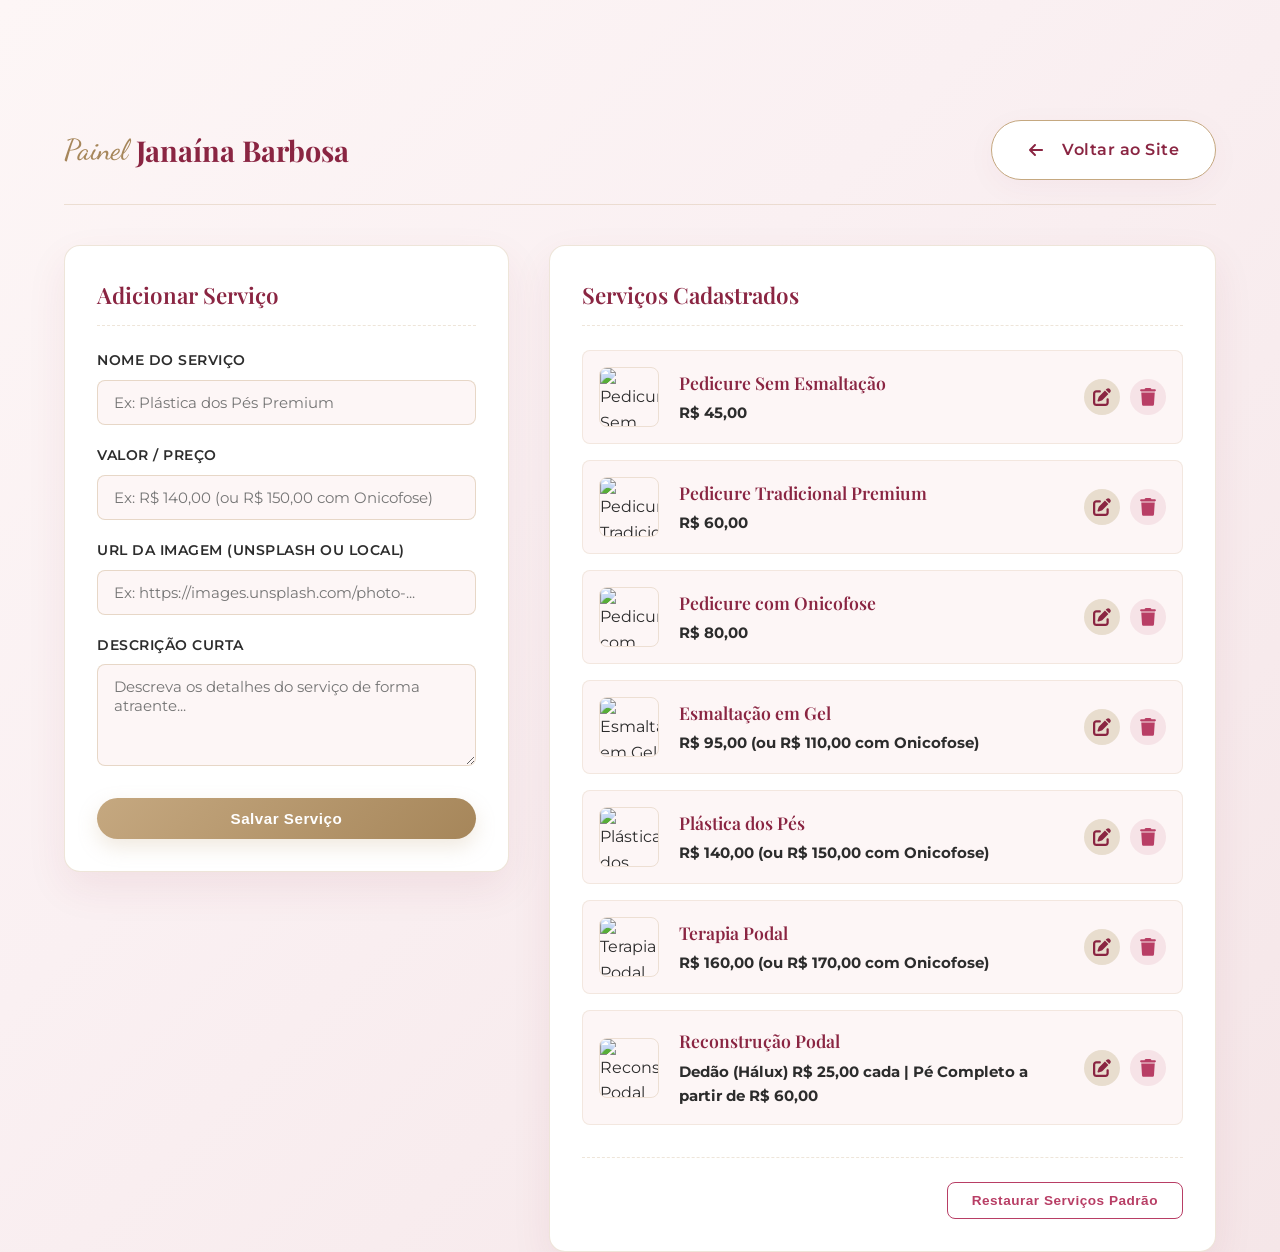
==== dashboard.html @ 3032de02 "Feature: Add services dashboard (localStorage-based CRUD) and link it in the footer" ====
<!DOCTYPE html>
<html lang="pt-BR">
<head>
  <meta charset="UTF-8">
  <meta name="viewport" content="width=device-width, initial-scale=1.0">
  <title>Painel Administrativo | Esmalteria Janaína Barbosa</title>
  
  <!-- CSS Link -->
  <link rel="stylesheet" href="style.css">
</head>
<body class="admin-page">

  <div class="container">
    <!-- Header Admin -->
    <header style="position: absolute; background: transparent; box-shadow: none; border: none; backdrop-filter: none;">
      <!-- Hidden logo and hamburger details since we are styling the admin-header container directly on the page grid -->
    </header>

    <div class="admin-header">
      <div class="logo" style="font-size: 1.8rem;">
        <span>Painel</span> Janaína Barbosa
      </div>
      <a href="index.html" class="btn btn-secondary">
        <!-- Back Icon SVG -->
        <svg xmlns="http://www.w3.org/2000/svg" viewBox="0 0 448 512" style="width: 16px; height: 16px; margin-right: 8px; fill: currentColor;">
          <path d="M9.4 233.4c-12.5 12.5-12.5 32.8 0 45.3l160 160c12.5 12.5 32.8 12.5 45.3 0s12.5-32.8 0-45.3L109.2 288H416c17.7 0 32-14.3 32-32s-14.3-32-32-32H109.2L214.6 118.6c12.5-12.5 12.5-32.8 0-45.3s-32.8-12.5-45.3 0l-160 160z"/>
        </svg>
        Voltar ao Site
      </a>
    </div>

    <!-- Alert Success Notification -->
    <div id="alertSuccess" class="alert alert-success">
      Alterações salvas com sucesso!
    </div>

    <!-- Admin Content Grid -->
    <div class="admin-grid">
      
      <!-- Left Column: Add/Edit Form -->
      <div class="admin-card">
        <h3 id="formTitle" class="admin-card-title">Adicionar Serviço</h3>
        
        <form id="serviceForm">
          <!-- Hidden ID for edit mode -->
          <input type="hidden" id="serviceId">
          
          <div class="form-group">
            <label for="serviceTitle">Nome do Serviço</label>
            <input type="text" id="serviceTitle" class="form-control" placeholder="Ex: Plástica dos Pés Premium" required>
          </div>
          
          <div class="form-group">
            <label for="servicePrice">Valor / Preço</label>
            <input type="text" id="servicePrice" class="form-control" placeholder="Ex: R$ 140,00 (ou R$ 150,00 com Onicofose)" required>
          </div>
          
          <div class="form-group">
            <label for="serviceImage">URL da Imagem (Unsplash ou local)</label>
            <input type="url" id="serviceImage" class="form-control" placeholder="Ex: https://images.unsplash.com/photo-..." required>
          </div>
          
          <div class="form-group">
            <label for="serviceDesc">Descrição Curta</label>
            <textarea id="serviceDesc" class="form-control" rows="4" placeholder="Descreva os detalhes do serviço de forma atraente..." required></textarea>
          </div>
          
          <div class="form-actions">
            <button type="submit" class="btn btn-gold" style="flex: 1; padding: 12px 24px; font-size: 0.95rem;">Salvar Serviço</button>
            <button type="button" id="btnCancelEdit" class="btn btn-secondary" style="display: none; padding: 12px 20px; font-size: 0.95rem;">Cancelar</button>
          </div>
        </form>
      </div>

      <!-- Right Column: Services List -->
      <div class="admin-card">
        <h3 class="admin-card-title">Serviços Cadastrados</h3>
        
        <div id="adminServicesList" class="services-list">
          <!-- Os itens de serviços cadastrados serão renderizados via JS -->
        </div>

        <div style="margin-top: 32px; padding-top: 24px; border-top: 1px dashed rgba(197, 168, 128, 0.3); text-align: right;">
          <button type="button" id="btnRestoreDefaults" class="btn btn-danger-outline" style="padding: 10px 24px; font-size: 0.85rem; border-radius: var(--radius-sm);">
            Restaurar Serviços Padrão
          </button>
        </div>
      </div>

    </div>
  </div>

  <!-- CRUD Control Script -->
  <script>
    // Initial Fallback Default Services
    const DEFAULT_SERVICES = [
      {
        id: "pedicure-sem-esmalte",
        title: "Pedicure Sem Esmaltação",
        desc: "Cutilagem simples, remoção cuidadosa do excesso de cutículas e higienização profunda. Ideal para quem busca um aspecto limpo, saudável e extremamente natural.",
        price: "R$ 45,00",
        image: "https://images.unsplash.com/photo-1544816155-12df9643f363?q=80&w=500&auto=format&fit=crop"
      },
      {
        id: "pedicure-tradicional",
        title: "Pedicure Tradicional Premium",
        desc: "Procedimento completo de autocuidado. Inclui cutilagem russa, detox da lâmina ungueal, polimento sutil, esmaltação perfeita e hidratação profunda.",
        price: "R$ 60,00",
        image: "https://images.unsplash.com/photo-1522337360788-8b13dee7a37e?q=80&w=500&auto=format&fit=crop"
      },
      {
        id: "pedicure-onicofose",
        title: "Pedicure com Onicofose",
        desc: "Alívio imediato para excesso de pele nas laterais das unhas, sensibilidade e dor. Cuidados profundos, higienização rigorosa, hidratação e massagem relaxante no massageador de pés (10 a 15 min). Duração de 1h40 a 2h.",
        price: "R$ 80,00",
        image: "https://images.unsplash.com/photo-1600334089648-b0d9d3028eb2?q=80&w=500&auto=format&fit=crop"
      },
      {
        id: "esmaltacao-gel",
        title: "Esmaltação em Gel",
        desc: "Esmaltação moderna com secagem em cabine LED. Proporciona brilho espelhado intenso e durabilidade incrível. Manutenção recomendada em até 30 dias.",
        price: "R$ 95,00 (ou R$ 110,00 com Onicofose)",
        image: "https://images.unsplash.com/photo-1519699047748-de8e457a634e?q=80&w=500&auto=format&fit=crop"
      },
      {
        id: "plastica-pes",
        title: "Plástica dos Pés",
        desc: "Saúde, renovação celular e alívio completo. Conta com isolamento plantar, remoção indolor de calosidades acumuladas, lixamento elétrico preciso, aplicação de parafina fria e massagem relaxante com massageador.",
        price: "R$ 140,00 (ou R$ 150,00 com Onicofose)",
        image: "https://images.unsplash.com/photo-1519699047748-de8e457a634e?q=80&w=500&auto=format&fit=crop"
      },
      {
        id: "terapia-podal",
        title: "Terapia Podal",
        desc: "Tratamento ultra-profundo ideal para pés com rachaduras, ressecamento severo ou cansaço acumulado. Aplicação de emoliente especial, lixamento, hidromassagem morna enriquecida com rosas e sais minerais, finalizado com massageador de pés.",
        price: "R$ 160,00 (ou R$ 170,00 com Onicofose)",
        image: "https://images.unsplash.com/photo-1519699047748-de8e457a634e?q=80&w=500&auto=format&fit=crop"
      },
      {
        id: "reconstrucao-podal",
        title: "Reconstrução Podal",
        desc: "Técnica restauradora de unhas com quebras profundas, deformidades ou fragilidades extremas. Utiliza tips podal de alta tecnologia ou molde F1 para reconstruir a ungueal com naturalidade. *Valor adicional ao procedimento base.*",
        price: "Dedão (Hálux) R$ 25,00 cada | Pé Completo a partir de R$ 60,00",
        image: "https://images.unsplash.com/photo-1522337360788-8b13dee7a37e?q=80&w=500&auto=format&fit=crop"
      }
    ];

    document.addEventListener('DOMContentLoaded', () => {
      const serviceForm = document.getElementById('serviceForm');
      const serviceIdInput = document.getElementById('serviceId');
      const serviceTitleInput = document.getElementById('serviceTitle');
      const servicePriceInput = document.getElementById('servicePrice');
      const serviceImageInput = document.getElementById('serviceImage');
      const serviceDescInput = document.getElementById('serviceDesc');
      const formTitle = document.getElementById('formTitle');
      const btnCancelEdit = document.getElementById('btnCancelEdit');
      const btnRestoreDefaults = document.getElementById('btnRestoreDefaults');
      const alertSuccess = document.getElementById('alertSuccess');
      const adminServicesList = document.getElementById('adminServicesList');

      // Helper function to show alert
      const showAlert = (message) => {
        alertSuccess.innerText = message;
        alertSuccess.style.display = 'block';
        setTimeout(() => {
          alertSuccess.style.display = 'none';
        }, 3000);
      };

      // Retrieve services from localStorage
      const getServices = () => {
        if (!localStorage.getItem('esmalteria_services')) {
          localStorage.setItem('esmalteria_services', JSON.stringify(DEFAULT_SERVICES));
        }
        return JSON.parse(localStorage.getItem('esmalteria_services'));
      };

      // Save services to localStorage
      const saveServices = (services) => {
        localStorage.setItem('esmalteria_services', JSON.stringify(services));
      };

      // Reset Form State
      const resetForm = () => {
        serviceForm.reset();
        serviceIdInput.value = '';
        formTitle.innerText = 'Adicionar Serviço';
        btnCancelEdit.style.display = 'none';
      };

      // Render Admin list view
      const renderServices = () => {
        const services = getServices();
        adminServicesList.innerHTML = '';

        if (services.length === 0) {
          adminServicesList.innerHTML = '<p style="text-align: center; color: var(--text-muted); font-size: 0.95rem; padding: 24px 0;">Nenhum serviço cadastrado.</p>';
          return;
        }

        services.forEach(service => {
          const item = document.createElement('div');
          item.className = 'admin-service-item';
          item.innerHTML = `
            <img src="${service.image || 'https://images.unsplash.com/photo-1519699047748-de8e457a634e?q=80&w=500&auto=format&fit=crop'}" alt="${service.title}" class="admin-service-img">
            <div class="admin-service-info">
              <h4 class="admin-service-name">${service.title}</h4>
              <p class="admin-service-price">${service.price}</p>
            </div>
            <div class="admin-service-actions">
              <button class="btn-action btn-action-edit" data-id="${service.id}" title="Editar">
                <!-- Pencil SVG Icon -->
                <svg xmlns="http://www.w3.org/2000/svg" viewBox="0 0 512 512">
                  <path d="M471.6 21.7c-21.9-21.9-57.3-21.9-79.2 0L362.3 51.7l97.9 97.9 30.1-30.1c21.9-21.9 21.9-57.3 0-79.2L471.6 21.7zm-299.2 220c-6.1 6.1-10.8 13.6-13.5 21.9l-29.6 88.8c-2.9 8.6-.6 18.1 5.8 24.6s15.9 8.7 24.6 5.8l88.8-29.6c8.2-2.7 15.7-7.4 21.9-13.5L437.7 172.3 339.7 74.3 172.4 241.7zM96 64C43 64 0 107 0 160V416c0 53 43 96 96 96H352c53 0 96-43 96-96V320c0-17.7-14.3-32-32-32s-32 14.3-32 32v96c0 17.7-14.3 32-32 32H96c-17.7 0-32-14.3-32-32V160c0-17.7 14.3-32 32-32h96c17.7 0 32-14.3 32-32s-14.3-32-32-32H96z"/>
                </svg>
              </button>
              <button class="btn-action btn-action-delete" data-id="${service.id}" title="Excluir">
                <!-- Trash SVG Icon -->
                <svg xmlns="http://www.w3.org/2000/svg" viewBox="0 0 448 512">
                  <path d="M135.2 17.7L128 32H32C14.3 32 0 46.3 0 64S14.3 96 32 96H416c17.7 0 32-14.3 32-32s-14.3-32-32-32H320l-7.2-14.3C307.4 6.8 296.3 0 284.2 0H163.8c-12.1 0-23.2 6.8-28.6 17.7zM416 128H32L53.7 462.2c1.6 25.3 22.6 45.8 47.9 45.8H346.4c25.3 0 46.3-20.5 47.9-45.8L416 128z"/>
                </svg>
              </button>
            </div>
          `;
          adminServicesList.appendChild(item);
        });

        // Attach edit button listeners
        document.querySelectorAll('.btn-action-edit').forEach(btn => {
          btn.addEventListener('click', (e) => {
            const id = btn.getAttribute('data-id');
            const services = getServices();
            const service = services.find(s => s.id === id);

            if (service) {
              serviceIdInput.value = service.id;
              serviceTitleInput.value = service.title;
              servicePriceInput.value = service.price;
              serviceImageInput.value = service.image;
              serviceDescInput.value = service.desc;

              formTitle.innerText = 'Editar Serviço';
              btnCancelEdit.style.display = 'block';
              window.scrollTo({ top: 0, behavior: 'smooth' });
            }
          });
        });

        // Attach delete button listeners
        document.querySelectorAll('.btn-action-delete').forEach(btn => {
          btn.addEventListener('click', () => {
            const id = btn.getAttribute('data-id');
            const services = getServices();
            const service = services.find(s => s.id === id);

            if (service && confirm(`Deseja realmente excluir o serviço "${service.title}"?`)) {
              const updatedServices = services.filter(s => s.id !== id);
              saveServices(updatedServices);
              renderServices();
              showAlert('Serviço excluído com sucesso!');
              resetForm();
            }
          });
        });
      };

      // Form Submission (Add or Edit)
      serviceForm.addEventListener('submit', (e) => {
        e.preventDefault();

        const id = serviceIdInput.value;
        const title = serviceTitleInput.value.trim();
        const price = servicePriceInput.value.trim();
        const image = serviceImageInput.value.trim();
        const desc = serviceDescInput.value.trim();

        const services = getServices();

        if (id) {
          // Edit Mode
          const index = services.findIndex(s => s.id === id);
          if (index !== -1) {
            services[index] = { id, title, price, image, desc };
            saveServices(services);
            showAlert('Serviço atualizado com sucesso!');
          }
        } else {
          // Add Mode
          const newId = 'service-' + Date.now();
          services.push({ id: newId, title, price, image, desc });
          saveServices(services);
          showAlert('Novo serviço adicionado com sucesso!');
        }

        resetForm();
        renderServices();
      });

      // Cancel Edit mode
      btnCancelEdit.addEventListener('click', resetForm);

      // Restore Defaults
      btnRestoreDefaults.addEventListener('click', () => {
        if (confirm('Deseja realmente restaurar os 7 serviços originais? Isso apagará as alterações personalizadas.')) {
          localStorage.setItem('esmalteria_services', JSON.stringify(DEFAULT_SERVICES));
          renderServices();
          resetForm();
          showAlert('Serviços padrão restaurados com sucesso!');
        }
      });

      // Initial Render
      renderServices();
    });
  </script>
</body>
</html>
---- style.css ----
@import url('https://fonts.googleapis.com/css2?family=Dancing+Script:wght@500;700&family=Montserrat:wght@300;400;500;600;700&family=Playfair+Display:ital,wght@0,400;0,600;0,700;1,400&display=swap');

:root {
  /* Color Palette */
  --bg-gradient: linear-gradient(135deg, #FDF6F6 0%, #FAF0F2 40%, #F5E6E8 100%);
  --bg-soft-pink: #FDF6F6;
  --bg-card: #FFFFFF;
  --accent-gold: #C5A880;
  --accent-gold-dark: #A6865A;
  --accent-gold-light: #E8DDCE;
  --text-marsala: #8A2542;
  --text-marsala-light: #B83E65;
  --text-dark: #2C2C2C;
  --text-muted: #666666;
  
  /* Font Families */
  --font-cursive: 'Dancing Script', cursive;
  --font-title: 'Playfair Display', serif;
  --font-body: 'Montserrat', sans-serif;
  
  /* Layout & Shadows */
  --shadow-light: 0 8px 32px 0 rgba(138, 37, 66, 0.04);
  --shadow-medium: 0 16px 40px 0 rgba(138, 37, 66, 0.08);
  --shadow-gold: 0 8px 20px 0 rgba(197, 168, 128, 0.25);
  --shadow-marsala: 0 8px 25px 0 rgba(138, 37, 66, 0.2);
  --border-glass: rgba(255, 255, 255, 0.4);
  --border-gold: 1px solid rgba(197, 168, 128, 0.3);
  
  /* Border Radii */
  --radius-sm: 8px;
  --radius-md: 16px;
  --radius-lg: 24px;
  --radius-full: 9999px;
  
  /* Transitions */
  --transition-smooth: all 0.4s cubic-bezier(0.25, 1, 0.5, 1);
  --transition-bounce: all 0.5s cubic-bezier(0.175, 0.885, 0.32, 1.275);
}

/* Base Styles */
* {
  margin: 0;
  padding: 0;
  box-sizing: border-box;
}

html {
  scroll-behavior: smooth;
  font-size: 16px;
}

body {
  font-family: var(--font-body);
  background: var(--bg-gradient);
  background-attachment: fixed;
  color: var(--text-dark);
  line-height: 1.6;
  overflow-x: hidden;
  position: relative;
}

/* Custom Scrollbar */
::-webkit-scrollbar {
  width: 10px;
}
::-webkit-scrollbar-track {
  background: var(--bg-soft-pink);
}
::-webkit-scrollbar-thumb {
  background: var(--accent-gold-light);
  border-radius: var(--radius-full);
  border: 2px solid var(--bg-soft-pink);
}
::-webkit-scrollbar-thumb:hover {
  background: var(--accent-gold);
}

a {
  text-decoration: none;
  color: inherit;
  transition: var(--transition-smooth);
}

img {
  max-width: 100%;
  height: auto;
  display: block;
}

/* Layout Utilities */
.container {
  width: 100%;
  max-width: 1200px;
  margin: 0 auto;
  padding: 0 24px;
}

section {
  padding: 80px 0;
  position: relative;
}

/* Section Header Styles */
.section-header {
  text-align: center;
  margin-bottom: 50px;
}

.section-subtitle {
  font-family: var(--font-cursive);
  font-size: 2rem;
  color: var(--accent-gold-dark);
  display: block;
  margin-bottom: 8px;
  font-weight: 700;
}

.section-title {
  font-family: var(--font-title);
  font-size: 2.25rem;
  color: var(--text-marsala);
  font-weight: 700;
  position: relative;
  display: inline-block;
  padding-bottom: 12px;
}

.section-title::after {
  content: '';
  position: absolute;
  bottom: 0;
  left: 50%;
  transform: translateX(-50%);
  width: 60px;
  height: 2px;
  background-color: var(--accent-gold);
}

/* Buttons */
.btn {
  display: inline-flex;
  align-items: center;
  justify-content: center;
  gap: 10px;
  padding: 16px 36px;
  border-radius: var(--radius-full);
  font-weight: 600;
  font-size: 1rem;
  letter-spacing: 0.5px;
  border: none;
  cursor: pointer;
  transition: var(--transition-bounce);
  color: #FFFFFF !important;
}

.btn-primary {
  background: linear-gradient(135deg, var(--text-marsala) 0%, var(--text-marsala-light) 100%);
  color: #FFFFFF !important;
  box-shadow: var(--shadow-marsala);
  border: 1px solid rgba(255, 255, 255, 0.1);
}

.btn-primary:hover {
  transform: translateY(-4px);
  box-shadow: 0 12px 30px rgba(138, 37, 66, 0.35);
  color: #FFFFFF !important;
}

.btn-primary:active {
  transform: translateY(-1px);
}

.btn-gold {
  background: linear-gradient(135deg, var(--accent-gold) 0%, var(--accent-gold-dark) 100%);
  color: #FFFFFF !important;
  box-shadow: var(--shadow-gold);
}

.btn-gold:hover {
  transform: translateY(-4px);
  box-shadow: 0 12px 25px rgba(197, 168, 128, 0.4);
}

.btn-gold:active {
  transform: translateY(-1px);
}

.btn svg {
  width: 20px;
  height: 20px;
  fill: currentColor;
}

/* Header & Navbar */
header {
  position: fixed;
  top: 0;
  left: 0;
  width: 100%;
  z-index: 1000;
  background: rgba(253, 246, 246, 0.8);
  backdrop-filter: blur(12px);
  -webkit-backdrop-filter: blur(12px);
  border-bottom: 1px solid rgba(255, 255, 255, 0.2);
  box-shadow: var(--shadow-light);
  transition: var(--transition-smooth);
}

header.scrolled {
  padding: 12px 0;
  background: rgba(253, 246, 246, 0.95);
}

.nav-wrapper {
  display: flex;
  justify-content: space-between;
  align-items: center;
  height: 80px;
  transition: var(--transition-smooth);
}

header.scrolled .nav-wrapper {
  height: 60px;
}

.logo {
  font-family: var(--font-title);
  font-size: 1.5rem;
  font-weight: 700;
  color: var(--text-marsala);
  display: flex;
  align-items: center;
  gap: 8px;
}

.logo span {
  font-family: var(--font-cursive);
  color: var(--accent-gold-dark);
  font-size: 1.8rem;
  font-weight: 500;
}

.nav-links {
  display: flex;
  align-items: center;
  gap: 32px;
  list-style: none;
}

.nav-links a:not(.btn) {
  font-size: 0.95rem;
  font-weight: 500;
  color: var(--text-dark);
  position: relative;
  padding: 8px 0;
}

.nav-links a:not(.btn)::after {
  content: '';
  position: absolute;
  bottom: 0;
  left: 0;
  width: 0;
  height: 2px;
  background-color: var(--accent-gold);
  transition: var(--transition-smooth);
}

.nav-links a:not(.btn):hover {
  color: var(--text-marsala);
}

.nav-links a:not(.btn):hover::after {
  width: 100%;
}

.menu-toggle {
  display: none;
  background: none;
  border: none;
  cursor: pointer;
  padding: 8px;
}

.menu-toggle span {
  display: block;
  width: 25px;
  height: 3px;
  background-color: var(--text-marsala);
  margin: 5px 0;
  transition: var(--transition-smooth);
  border-radius: 3px;
}

/* Hero Section */
.hero {
  padding: 160px 0 100px 0;
  min-height: 100vh;
  display: flex;
  align-items: center;
  background: radial-gradient(circle at 10% 20%, rgba(253, 246, 246, 0.4) 0%, rgba(245, 230, 232, 0.2) 90%);
}

.hero-grid {
  display: grid;
  grid-template-columns: 1.2fr 0.8fr;
  gap: 48px;
  align-items: center;
}

.hero-content {
  z-index: 2;
}

.hero-welcome {
  font-family: var(--font-cursive);
  font-size: 2.2rem;
  color: var(--accent-gold-dark);
  margin-bottom: 12px;
  display: block;
  animation: fadeInDown 1s ease;
}

.hero-title {
  font-family: var(--font-title);
  font-size: 3rem;
  line-height: 1.2;
  color: var(--text-marsala);
  margin-bottom: 24px;
  font-weight: 700;
  animation: fadeInLeft 1s ease 0.2s both;
}

.hero-subtitle {
  font-size: 1.15rem;
  color: var(--text-dark);
  margin-bottom: 40px;
  max-width: 550px;
  font-weight: 400;
  line-height: 1.7;
  animation: fadeInLeft 1s ease 0.4s both;
}

.hero-cta {
  display: flex;
  align-items: center;
  gap: 16px;
  animation: fadeInUp 1s ease 0.6s both;
}

.hero-image-wrapper {
  position: relative;
  display: flex;
  justify-content: center;
  animation: fadeInRight 1.2s ease 0.4s both;
}

.hero-image-frame {
  position: relative;
  width: 320px;
  height: 420px;
  border-radius: 160px 160px 24px 24px;
  padding: 12px;
  background: linear-gradient(135deg, var(--accent-gold-light) 0%, var(--accent-gold) 100%);
  box-shadow: var(--shadow-medium);
  z-index: 1;
}

.hero-image-frame::before {
  content: '';
  position: absolute;
  top: -12px;
  left: -12px;
  right: -12px;
  bottom: -12px;
  border: 1px solid var(--accent-gold);
  border-radius: 172px 172px 36px 36px;
  opacity: 0.5;
  pointer-events: none;
}

.hero-image-frame img {
  width: 100%;
  height: 100%;
  object-fit: cover;
  border-radius: 148px 148px 16px 16px;
}

.hero-badge {
  position: absolute;
  bottom: 30px;
  left: -30px;
  background: var(--white-glass);
  backdrop-filter: blur(8px);
  -webkit-backdrop-filter: blur(8px);
  border: var(--border-gold);
  padding: 16px 24px;
  border-radius: var(--radius-md);
  box-shadow: var(--shadow-light);
  display: flex;
  align-items: center;
  gap: 12px;
  z-index: 2;
}

.hero-badge-icon {
  background: var(--text-marsala);
  width: 40px;
  height: 40px;
  border-radius: 50%;
  display: flex;
  align-items: center;
  justify-content: center;
  color: #FFFFFF;
}

.hero-badge-icon svg {
  width: 20px;
  height: 20px;
  fill: currentColor;
}

.hero-badge-text h4 {
  font-family: var(--font-title);
  color: var(--text-marsala);
  font-size: 1rem;
}

.hero-badge-text p {
  font-size: 0.8rem;
  color: var(--text-muted);
}

/* Sobre Mim */
.about {
  background: linear-gradient(to bottom, transparent, rgba(250, 240, 242, 0.4), transparent);
}

.about-grid {
  display: grid;
  grid-template-columns: 0.9fr 1.1fr;
  gap: 60px;
  align-items: center;
}

.about-image-wrapper {
  position: relative;
  display: flex;
  justify-content: center;
}

.about-image-frame {
  width: 320px;
  height: 420px;
  position: relative;
  border-radius: var(--radius-md);
  overflow: hidden;
  box-shadow: var(--shadow-medium);
}

.about-image-frame img {
  width: 100%;
  height: 100%;
  object-fit: cover;
}

.about-image-border {
  position: absolute;
  top: 20px;
  left: -20px;
  width: 320px;
  height: 420px;
  border: 2px solid var(--accent-gold);
  border-radius: var(--radius-md);
  z-index: -1;
  pointer-events: none;
  transition: var(--transition-smooth);
}

.about-image-wrapper:hover .about-image-border {
  transform: translate(8px, -8px);
}

.about-title {
  font-family: var(--font-title);
  font-size: 2.25rem;
  color: var(--text-marsala);
  margin-bottom: 24px;
}

.about-text {
  font-size: 1.05rem;
  line-height: 1.8;
  color: var(--text-dark);
  margin-bottom: 30px;
}

.about-highlights {
  display: grid;
  grid-template-columns: 1fr 1fr;
  gap: 20px;
}

.about-hl-item {
  display: flex;
  align-items: center;
  gap: 12px;
}

.about-hl-icon {
  width: 44px;
  height: 44px;
  border-radius: 50%;
  background: var(--bg-soft-pink);
  border: var(--border-gold);
  display: flex;
  align-items: center;
  justify-content: center;
  color: var(--text-marsala);
}

.about-hl-icon svg {
  width: 20px;
  height: 20px;
  fill: currentColor;
}

.about-hl-text h4 {
  font-size: 0.95rem;
  font-weight: 600;
  color: var(--text-dark);
}

.about-hl-text p {
  font-size: 0.8rem;
  color: var(--text-muted);
}

/* Differential (Detox) */
.differential {
  padding: 60px 0;
}

.detox-banner {
  background: linear-gradient(135deg, #FAF0F2 0%, #FFFFFF 100%);
  border-radius: var(--radius-lg);
  border: var(--border-gold);
  box-shadow: var(--shadow-medium);
  padding: 60px 80px;
  display: grid;
  grid-template-columns: 1.2fr 0.8fr;
  gap: 40px;
  align-items: center;
  position: relative;
  overflow: hidden;
}

.detox-banner::before {
  content: '';
  position: absolute;
  top: -50%;
  right: -20%;
  width: 300px;
  height: 300px;
  border-radius: 50%;
  background: radial-gradient(circle, rgba(197, 168, 128, 0.15) 0%, transparent 70%);
  pointer-events: none;
}

.detox-badge {
  background: linear-gradient(135deg, var(--text-marsala) 0%, var(--text-marsala-light) 100%);
  color: #FFFFFF;
  padding: 8px 16px;
  border-radius: var(--radius-full);
  font-size: 0.8rem;
  font-weight: 700;
  text-transform: uppercase;
  letter-spacing: 1px;
  display: inline-block;
  margin-bottom: 20px;
  box-shadow: 0 4px 10px rgba(138, 37, 66, 0.15);
}

.detox-title {
  font-family: var(--font-title);
  font-size: 2.5rem;
  color: var(--text-marsala);
  margin-bottom: 16px;
  font-weight: 700;
}

.detox-desc {
  font-size: 1.1rem;
  line-height: 1.8;
  color: var(--text-dark);
}

.detox-benefits {
  list-style: none;
  display: flex;
  flex-direction: column;
  gap: 16px;
}

.detox-benefits li {
  display: flex;
  align-items: center;
  gap: 12px;
  font-size: 1rem;
  font-weight: 500;
  color: var(--text-dark);
}

.detox-benefits li svg {
  width: 20px;
  height: 20px;
  fill: var(--accent-gold-dark);
  flex-shrink: 0;
}

/* Services Section */
.services {
  background: linear-gradient(to bottom, transparent, rgba(250, 240, 242, 0.6), transparent);
}

.services-grid {
  display: grid;
  grid-template-columns: repeat(auto-fill, minmax(320px, 1fr));
  gap: 32px;
}

.service-card {
  background: var(--bg-card);
  border-radius: var(--radius-md);
  border: var(--border-gold);
  overflow: hidden;
  box-shadow: var(--shadow-light);
  transition: var(--transition-bounce);
  display: flex;
  flex-direction: column;
  height: 100%;
}

.service-card:hover {
  transform: translateY(-8px);
  box-shadow: var(--shadow-medium);
  border-color: var(--accent-gold);
}

.service-image {
  height: 220px;
  overflow: hidden;
  position: relative;
}

.service-image img {
  width: 100%;
  height: 100%;
  object-fit: cover;
  transition: var(--transition-smooth);
}

.service-card:hover .service-image img {
  transform: scale(1.08);
}

.service-content {
  padding: 24px;
  display: flex;
  flex-direction: column;
  flex-grow: 1;
}

.service-title {
  font-family: var(--font-title);
  font-size: 1.35rem;
  color: var(--text-marsala);
  margin-bottom: 12px;
  font-weight: 600;
}

.service-desc {
  font-size: 0.9rem;
  color: var(--text-muted);
  line-height: 1.6;
  margin-bottom: 24px;
  flex-grow: 1;
}

.service-price-row {
  display: flex;
  justify-content: space-between;
  align-items: center;
  border-top: 1px dashed rgba(197, 168, 128, 0.3);
  padding-top: 16px;
  margin-top: auto;
}

.service-price-label {
  font-size: 0.8rem;
  text-transform: uppercase;
  color: var(--text-muted);
  font-weight: 600;
  letter-spacing: 0.5px;
}

.service-price {
  font-family: var(--font-title);
  font-size: 1.5rem;
  color: var(--text-marsala);
  font-weight: 700;
}

/* Rules Section */
.rules {
  background: var(--bg-soft-pink);
}

.rules-wrapper {
  background: var(--bg-card);
  border-radius: var(--radius-lg);
  border: var(--border-gold);
  box-shadow: var(--shadow-medium);
  padding: 48px;
}

.rules-grid {
  display: grid;
  grid-template-columns: repeat(auto-fit, minmax(280px, 1fr));
  gap: 32px;
}

.rule-item {
  display: flex;
  gap: 16px;
  align-items: flex-start;
  padding: 16px;
  border-radius: var(--radius-sm);
  transition: var(--transition-smooth);
}

.rule-item:hover {
  background: rgba(250, 240, 242, 0.5);
}

.rule-icon {
  width: 48px;
  height: 48px;
  border-radius: 50%;
  background: rgba(138, 37, 66, 0.06);
  color: var(--text-marsala);
  display: flex;
  align-items: center;
  justify-content: center;
  flex-shrink: 0;
}

.rule-icon svg {
  width: 24px;
  height: 24px;
  fill: currentColor;
}

.rule-text h4 {
  font-family: var(--font-title);
  font-size: 1.15rem;
  color: var(--text-marsala);
  margin-bottom: 8px;
  font-weight: 600;
}

.rule-text p {
  font-size: 0.9rem;
  color: var(--text-muted);
  line-height: 1.6;
}

/* FAQ Section */
.faq {
  padding: 80px 0;
}

.faq-wrapper {
  max-width: 800px;
  margin: 0 auto;
  display: flex;
  flex-direction: column;
  gap: 16px;
}

.faq-item {
  background: var(--bg-card);
  border-radius: var(--radius-md);
  border: var(--border-gold);
  box-shadow: var(--shadow-light);
  overflow: hidden;
  transition: var(--transition-smooth);
}

.faq-header {
  padding: 24px;
  display: flex;
  justify-content: space-between;
  align-items: center;
  cursor: pointer;
  user-select: none;
}

.faq-header h4 {
  font-family: var(--font-title);
  font-size: 1.15rem;
  color: var(--text-marsala);
  font-weight: 600;
}

.faq-toggle-icon {
  width: 32px;
  height: 32px;
  border-radius: 50%;
  background: var(--bg-soft-pink);
  color: var(--text-marsala);
  display: flex;
  align-items: center;
  justify-content: center;
  transition: var(--transition-smooth);
}

.faq-toggle-icon svg {
  width: 16px;
  height: 16px;
  fill: currentColor;
  transform: rotate(0deg);
  transition: var(--transition-smooth);
}

.faq-item.active {
  border-color: var(--accent-gold);
  box-shadow: var(--shadow-medium);
}

.faq-item.active .faq-toggle-icon {
  background: var(--text-marsala);
  color: #FFFFFF;
}

.faq-item.active .faq-toggle-icon svg {
  transform: rotate(180deg);
}

.faq-content {
  max-height: 0;
  opacity: 0;
  overflow: hidden;
  transition: max-height 0.4s ease-out, opacity 0.3s ease;
  padding: 0 24px;
}

.faq-item.active .faq-content {
  max-height: 500px; /* arbitrary high value for smooth animation */
  opacity: 1;
  padding-bottom: 24px;
}

.faq-content p {
  font-size: 0.95rem;
  color: var(--text-dark);
  line-height: 1.7;
  border-top: 1px dashed rgba(197, 168, 128, 0.25);
  padding-top: 16px;
}

/* Footer Section */
footer {
  background: linear-gradient(to bottom, #FAF0F2 0%, #F5E6E8 100%);
  padding: 80px 0 40px 0;
  border-top: var(--border-gold);
}

.footer-content {
  text-align: center;
  max-width: 600px;
  margin: 0 auto;
}

.footer-logo {
  font-family: var(--font-title);
  font-size: 2rem;
  font-weight: 700;
  color: var(--text-marsala);
  margin-bottom: 16px;
}

.footer-logo span {
  font-family: var(--font-cursive);
  color: var(--accent-gold-dark);
  font-size: 2.2rem;
}

.footer-quote {
  font-family: var(--font-cursive);
  font-size: 1.8rem;
  color: var(--text-marsala);
  font-weight: 500;
  margin-bottom: 32px;
}

.footer-cta-wrapper {
  margin-bottom: 48px;
}

.footer-cta-wrapper .btn {
  font-size: 1.1rem;
  padding: 18px 48px;
}

.footer-socials {
  display: flex;
  justify-content: center;
  gap: 20px;
  margin-bottom: 40px;
}

.social-link {
  width: 48px;
  height: 48px;
  border-radius: 50%;
  background: #FFFFFF;
  border: var(--border-gold);
  color: var(--text-marsala);
  display: flex;
  align-items: center;
  justify-content: center;
  box-shadow: var(--shadow-light);
  transition: var(--transition-bounce);
}

.social-link:hover {
  background: var(--text-marsala);
  color: #FFFFFF;
  transform: translateY(-4px);
  box-shadow: var(--shadow-marsala);
}

.social-link svg {
  width: 20px;
  height: 20px;
  fill: currentColor;
}

.footer-info {
  font-size: 0.85rem;
  color: var(--text-muted);
  display: flex;
  flex-direction: column;
  gap: 8px;
  border-top: 1px solid rgba(197, 168, 128, 0.25);
  padding-top: 32px;
}

/* Floating WhatsApp Button */
.whatsapp-float {
  position: fixed;
  bottom: 32px;
  right: 32px;
  background-color: #25D366;
  color: #FFFFFF;
  width: 60px;
  height: 60px;
  border-radius: 50%;
  display: flex;
  align-items: center;
  justify-content: center;
  box-shadow: 0 8px 30px rgba(37, 211, 102, 0.4);
  z-index: 999;
  transition: var(--transition-bounce);
  animation: pulse-green 2s infinite;
}

.whatsapp-float:hover {
  transform: scale(1.1) translateY(-4px);
  background-color: #20BA5A;
}

.whatsapp-float svg {
  width: 32px;
  height: 32px;
  fill: currentColor;
}

/* Scroll Reveal Animations */
.reveal {
  opacity: 0;
  transform: translateY(30px);
  transition: opacity 0.8s ease, transform 0.8s ease;
}

.reveal.active {
  opacity: 1;
  transform: translateY(0);
}

.delay-1 { transition-delay: 0.15s; }
.delay-2 { transition-delay: 0.3s; }
.delay-3 { transition-delay: 0.45s; }

/* Keyframe Animations */
@keyframes pulse-green {
  0% {
    box-shadow: 0 0 0 0 rgba(37, 211, 102, 0.7);
  }
  70% {
    box-shadow: 0 0 0 15px rgba(37, 211, 102, 0);
  }
  100% {
    box-shadow: 0 0 0 0 rgba(37, 211, 102, 0);
  }
}

@keyframes fadeInDown {
  from {
    opacity: 0;
    transform: translateY(-20px);
  }
  to {
    opacity: 1;
    transform: translateY(0);
  }
}

@keyframes fadeInLeft {
  from {
    opacity: 0;
    transform: translateX(-40px);
  }
  to {
    opacity: 1;
    transform: translateX(0);
  }
}

@keyframes fadeInRight {
  from {
    opacity: 0;
    transform: translateX(40px);
  }
  to {
    opacity: 1;
    transform: translateX(0);
  }
}

@keyframes fadeInUp {
  from {
    opacity: 0;
    transform: translateY(30px);
  }
  to {
    opacity: 1;
    transform: translateY(0);
  }
}

/* Mobile-First Responsive Styles (Media Queries) */

@media (max-width: 992px) {
  html {
    font-size: 15px;
  }
  
  .hero-grid {
    grid-template-columns: 1fr;
    gap: 40px;
    text-align: center;
  }
  
  .hero-content {
    display: flex;
    flex-direction: column;
    align-items: center;
  }
  
  .hero-subtitle {
    margin-left: auto;
    margin-right: auto;
  }
  
  .hero-cta {
    justify-content: center;
  }
  
  .hero-image-wrapper {
    order: -1;
  }
  
  .about-grid {
    grid-template-columns: 1fr;
    gap: 40px;
  }
  
  .about-image-wrapper {
    order: -1;
    margin-bottom: 20px;
  }
  
  .detox-banner {
    grid-template-columns: 1fr;
    padding: 40px;
    text-align: center;
  }
  
  .detox-benefits {
    align-items: center;
  }
}

@media (max-width: 768px) {
  section {
    padding: 60px 0;
  }
  
  .menu-toggle {
    display: block;
  }
  
  .nav-links {
    position: fixed;
    top: 80px;
    left: -100%;
    width: 100%;
    height: calc(100vh - 80px);
    background: rgba(253, 246, 246, 0.98);
    backdrop-filter: blur(16px);
    flex-direction: column;
    align-items: center;
    padding-top: 60px;
    gap: 40px;
    transition: var(--transition-smooth);
    z-index: 999;
    box-shadow: var(--shadow-medium);
  }
  
  header.scrolled .nav-links {
    top: 60px;
    height: calc(100vh - 60px);
  }
  
  .nav-links.active {
    left: 0;
  }
  
  /* Menu Hamburger Animation */
  .menu-toggle.active span:nth-child(1) {
    transform: rotate(-45deg) translate(-5px, 6px);
  }
  
  .menu-toggle.active span:nth-child(2) {
    opacity: 0;
  }
  
  .menu-toggle.active span:nth-child(3) {
    transform: rotate(45deg) translate(-5px, -6px);
  }
  
  .hero {
    padding-top: 120px;
  }
  
  .hero-title {
    font-size: 2.2rem;
  }
  
  .detox-title {
    font-size: 2rem;
  }
  
  .rules-wrapper {
    padding: 24px;
  }
  
  .whatsapp-float {
    bottom: 24px;
    right: 24px;
    width: 50px;
    height: 50px;
  }
  
  .whatsapp-float svg {
    width: 26px;
    height: 26px;
  }
}

@media (max-width: 480px) {
  .hero-cta {
    flex-direction: column;
    width: 100%;
    gap: 16px;
  }
  
  .hero-cta .btn {
    width: 100%;
  }
  
  .hero-image-frame,
  .about-image-frame,
  .about-image-border {
    width: 260px;
    height: 340px;
  }
  
  .hero-image-frame {
    border-radius: 130px 130px 16px 16px;
  }
  
  .hero-image-frame img {
    border-radius: 118px 118px 8px 8px;
  }
  
  .hero-badge {
    left: -10px;
    bottom: 10px;
    padding: 10px 16px;
  }
  
  .about-highlights {
    grid-template-columns: 1fr;
  }
}

/* ==========================================================================
   Dashboard / Admin styles
   ========================================================================== */
.admin-page {
  padding-top: 120px;
  min-height: 100vh;
  background: var(--bg-gradient);
}

.admin-header {
  display: flex;
  justify-content: space-between;
  align-items: center;
  margin-bottom: 40px;
  border-bottom: var(--border-gold);
  padding-bottom: 24px;
  flex-wrap: wrap;
  gap: 20px;
}

.admin-title {
  font-family: var(--font-title);
  color: var(--text-marsala);
  font-size: 2rem;
  font-weight: 700;
}

.admin-grid {
  display: grid;
  grid-template-columns: 1fr 1.5fr;
  gap: 40px;
  align-items: start;
}

@media (max-width: 992px) {
  .admin-grid {
    grid-template-columns: 1fr;
  }
}

.admin-card {
  background: var(--bg-card);
  border-radius: var(--radius-md);
  border: var(--border-gold);
  box-shadow: var(--shadow-medium);
  padding: 32px;
}

.admin-card-title {
  font-family: var(--font-title);
  color: var(--text-marsala);
  font-size: 1.4rem;
  margin-bottom: 24px;
  font-weight: 600;
  border-bottom: 1px dashed rgba(197, 168, 128, 0.3);
  padding-bottom: 12px;
}

/* Form Styles */
.form-group {
  margin-bottom: 20px;
}

.form-group label {
  display: block;
  font-size: 0.85rem;
  font-weight: 600;
  color: var(--text-dark);
  margin-bottom: 8px;
  text-transform: uppercase;
  letter-spacing: 0.5px;
}

.form-control {
  width: 100%;
  padding: 12px 16px;
  border-radius: var(--radius-sm);
  border: 1px solid rgba(197, 168, 128, 0.4);
  font-family: var(--font-body);
  font-size: 0.95rem;
  background-color: var(--bg-soft-pink);
  color: var(--text-dark);
  transition: var(--transition-smooth);
}

.form-control:focus {
  outline: none;
  border-color: var(--accent-gold-dark);
  background-color: #FFFFFF;
  box-shadow: 0 0 0 4px rgba(197, 168, 128, 0.15);
}

textarea.form-control {
  resize: vertical;
  min-height: 100px;
}

.form-actions {
  display: flex;
  gap: 16px;
  margin-top: 24px;
}

.btn-secondary {
  background: #FFFFFF;
  color: var(--text-marsala) !important;
  border: 1px solid var(--accent-gold);
  box-shadow: var(--shadow-light);
}

.btn-secondary:hover {
  background: var(--bg-soft-pink);
  transform: translateY(-2px);
}

.btn-danger-outline {
  background: transparent;
  color: #B83E65 !important;
  border: 1px solid #B83E65;
}

.btn-danger-outline:hover {
  background: rgba(184, 62, 101, 0.05);
  transform: translateY(-2px);
}

/* Admin Table / List */
.services-list {
  display: flex;
  flex-direction: column;
  gap: 16px;
}

.admin-service-item {
  display: flex;
  align-items: center;
  gap: 20px;
  background: var(--bg-soft-pink);
  border: 1px solid rgba(197, 168, 128, 0.2);
  border-radius: var(--radius-sm);
  padding: 16px;
  transition: var(--transition-smooth);
}

.admin-service-item:hover {
  border-color: var(--accent-gold);
  background: #FFFFFF;
  box-shadow: var(--shadow-light);
}

.admin-service-img {
  width: 60px;
  height: 60px;
  border-radius: var(--radius-sm);
  object-fit: cover;
  border: var(--border-gold);
}

.admin-service-info {
  flex-grow: 1;
}

.admin-service-name {
  font-family: var(--font-title);
  font-size: 1.1rem;
  color: var(--text-marsala);
  font-weight: 600;
  margin-bottom: 4px;
}

.admin-service-price {
  font-weight: 700;
  color: var(--text-dark);
  font-size: 0.95rem;
}

.admin-service-actions {
  display: flex;
  gap: 10px;
}

.btn-action {
  width: 36px;
  height: 36px;
  border-radius: 50%;
  display: flex;
  align-items: center;
  justify-content: center;
  border: none;
  cursor: pointer;
  transition: var(--transition-bounce);
}

.btn-action-edit {
  background-color: var(--accent-gold-light);
  color: var(--text-marsala);
}

.btn-action-edit:hover {
  background-color: var(--accent-gold);
  color: #FFFFFF;
  transform: scale(1.1);
}

.btn-action-delete {
  background-color: rgba(184, 62, 101, 0.1);
  color: #B83E65;
}

.btn-action-delete:hover {
  background-color: #B83E65;
  color: #FFFFFF;
  transform: scale(1.1);
}

.btn-action svg {
  width: 18px;
  height: 18px;
  fill: currentColor;
}

/* Notifications */
.alert {
  padding: 12px 20px;
  border-radius: var(--radius-sm);
  margin-bottom: 24px;
  font-weight: 500;
  font-size: 0.9rem;
  display: none;
  animation: fadeInDown 0.4s ease;
}

.alert-success {
  background-color: rgba(37, 211, 102, 0.1);
  color: #20BA5A;
  border: 1px solid rgba(37, 211, 102, 0.2);
}
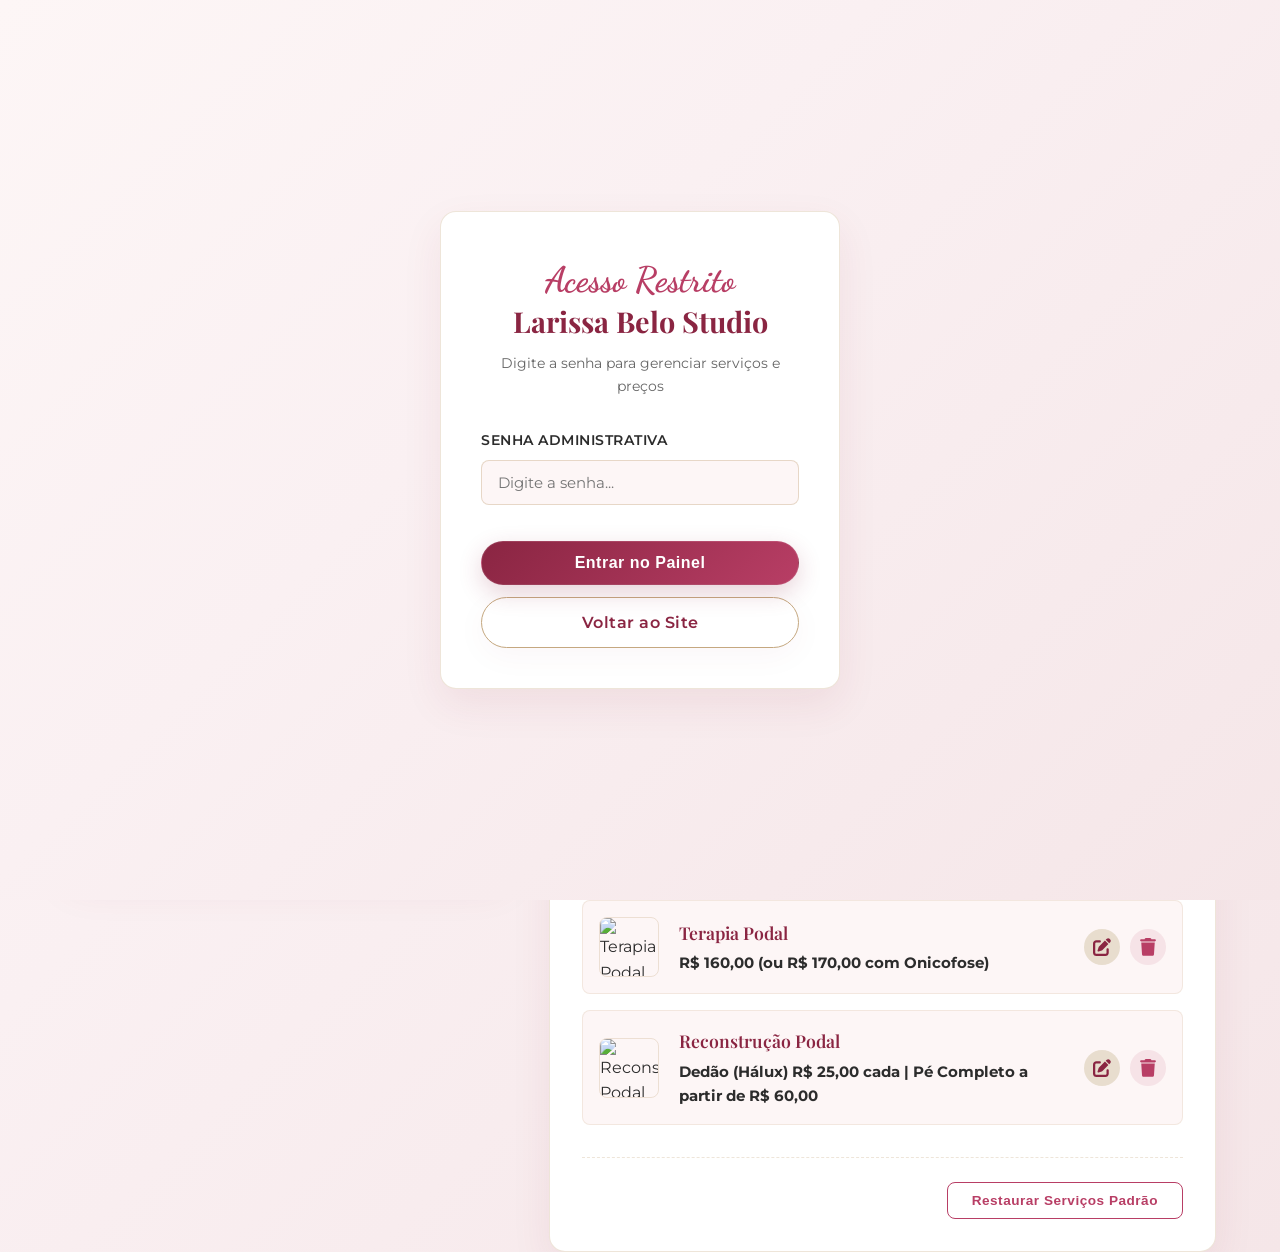
==== commit 27c8d6e6: "Feature: Add password overlay protection (wl2026!) to dashboard.html" ====
--- a/dashboard.html
+++ b/dashboard.html
@@ -3,12 +3,99 @@
 <head>
   <meta charset="UTF-8">
   <meta name="viewport" content="width=device-width, initial-scale=1.0">
-  <title>Painel Administrativo | Esmalteria Janaína Barbosa</title>
+  <title>Painel Administrativo | Larissa Belo Studio</title>
   
   <!-- CSS Link -->
   <link rel="stylesheet" href="style.css">
+  
+  <!-- Custom login styles -->
+  <style>
+    .login-overlay {
+      position: fixed;
+      top: 0;
+      left: 0;
+      width: 100vw;
+      height: 100vh;
+      background: var(--bg-gradient);
+      z-index: 10000;
+      display: flex;
+      align-items: center;
+      justify-content: center;
+      transition: opacity 0.4s ease, visibility 0.4s ease;
+    }
+    
+    .login-overlay.hidden {
+      opacity: 0;
+      visibility: hidden;
+      pointer-events: none;
+    }
+
+    .login-card {
+      background: var(--bg-card);
+      border-radius: var(--radius-md);
+      border: var(--border-gold);
+      box-shadow: var(--shadow-medium);
+      padding: 40px;
+      width: 90%;
+      max-width: 400px;
+      text-align: center;
+      animation: fadeInUp 0.6s ease;
+    }
+
+    .login-logo {
+      font-family: var(--font-title);
+      font-size: 1.8rem;
+      color: var(--text-marsala);
+      margin-bottom: 8px;
+      font-weight: 700;
+    }
+
+    .login-logo span {
+      font-family: var(--font-cursive);
+      color: var(--text-marsala-light);
+      display: block;
+      font-size: 2.2rem;
+      margin-bottom: -10px;
+    }
+
+    .login-subtitle {
+      font-size: 0.9rem;
+      color: var(--text-muted);
+      margin-bottom: 32px;
+    }
+
+    .login-error {
+      color: #E04E7D;
+      font-size: 0.85rem;
+      font-weight: 600;
+      margin-top: 12px;
+      display: none;
+    }
+  </style>
 </head>
 <body class="admin-page">
+
+  <!-- Login Password Protection Overlay -->
+  <div id="loginOverlay" class="login-overlay">
+    <div class="login-card">
+      <div class="login-logo">
+        <span>Acesso Restrito</span>
+        Larissa Belo Studio
+      </div>
+      <p class="login-subtitle">Digite a senha para gerenciar serviços e preços</p>
+      
+      <form id="loginForm">
+        <div class="form-group" style="text-align: left;">
+          <label for="loginPassword">Senha Administrativa</label>
+          <input type="password" id="loginPassword" class="form-control" placeholder="Digite a senha..." required autocomplete="current-password">
+          <div id="loginError" class="login-error">Senha incorreta! Tente novamente.</div>
+        </div>
+        
+        <button type="submit" class="btn btn-primary" style="width: 100%; padding: 12px; margin-top: 16px;">Entrar no Painel</button>
+        <a href="index.html" class="btn btn-secondary" style="width: 100%; padding: 12px; margin-top: 12px; display: block; text-align: center;">Voltar ao Site</a>
+      </form>
+    </div>
+  </div>
 
   <div class="container">
     <!-- Header Admin -->
@@ -18,7 +105,7 @@
 
     <div class="admin-header">
       <div class="logo" style="font-size: 1.8rem;">
-        <span>Painel</span> Janaína Barbosa
+        <span>Larissa Belo</span> Studio
       </div>
       <a href="index.html" class="btn btn-secondary">
         <!-- Back Icon SVG -->
@@ -146,6 +233,31 @@
     ];
 
     document.addEventListener('DOMContentLoaded', () => {
+      // --- Authentication Check ---
+      const loginOverlay = document.getElementById('loginOverlay');
+      const loginForm = document.getElementById('loginForm');
+      const loginPassword = document.getElementById('loginPassword');
+      const loginError = document.getElementById('loginError');
+
+      // Check session authentication
+      if (sessionStorage.getItem('larissabelo_auth') === 'true') {
+        loginOverlay.classList.add('hidden');
+      }
+
+      loginForm.addEventListener('submit', (e) => {
+        e.preventDefault();
+        const pwd = loginPassword.value;
+        if (pwd === 'wl2026!') {
+          sessionStorage.setItem('larissabelo_auth', 'true');
+          loginOverlay.classList.add('hidden');
+          showAlert('Acesso concedido com sucesso!');
+        } else {
+          loginError.style.display = 'block';
+          loginPassword.value = '';
+          loginPassword.focus();
+        }
+      });
+
       const serviceForm = document.getElementById('serviceForm');
       const serviceIdInput = document.getElementById('serviceId');
       const serviceTitleInput = document.getElementById('serviceTitle');
@@ -169,15 +281,15 @@
 
       // Retrieve services from localStorage
       const getServices = () => {
-        if (!localStorage.getItem('esmalteria_services')) {
-          localStorage.setItem('esmalteria_services', JSON.stringify(DEFAULT_SERVICES));
+        if (!localStorage.getItem('larissabelo_services_v4')) {
+          localStorage.setItem('larissabelo_services_v4', JSON.stringify(DEFAULT_SERVICES));
         }
-        return JSON.parse(localStorage.getItem('esmalteria_services'));
+        return JSON.parse(localStorage.getItem('larissabelo_services_v4'));
       };
 
       // Save services to localStorage
       const saveServices = (services) => {
-        localStorage.setItem('esmalteria_services', JSON.stringify(services));
+        localStorage.setItem('larissabelo_services_v4', JSON.stringify(services));
       };
 
       // Reset Form State
@@ -302,7 +414,7 @@
       // Restore Defaults
       btnRestoreDefaults.addEventListener('click', () => {
         if (confirm('Deseja realmente restaurar os 7 serviços originais? Isso apagará as alterações personalizadas.')) {
-          localStorage.setItem('esmalteria_services', JSON.stringify(DEFAULT_SERVICES));
+          localStorage.setItem('larissabelo_services_v4', JSON.stringify(DEFAULT_SERVICES));
           renderServices();
           resetForm();
           showAlert('Serviços padrão restaurados com sucesso!');
